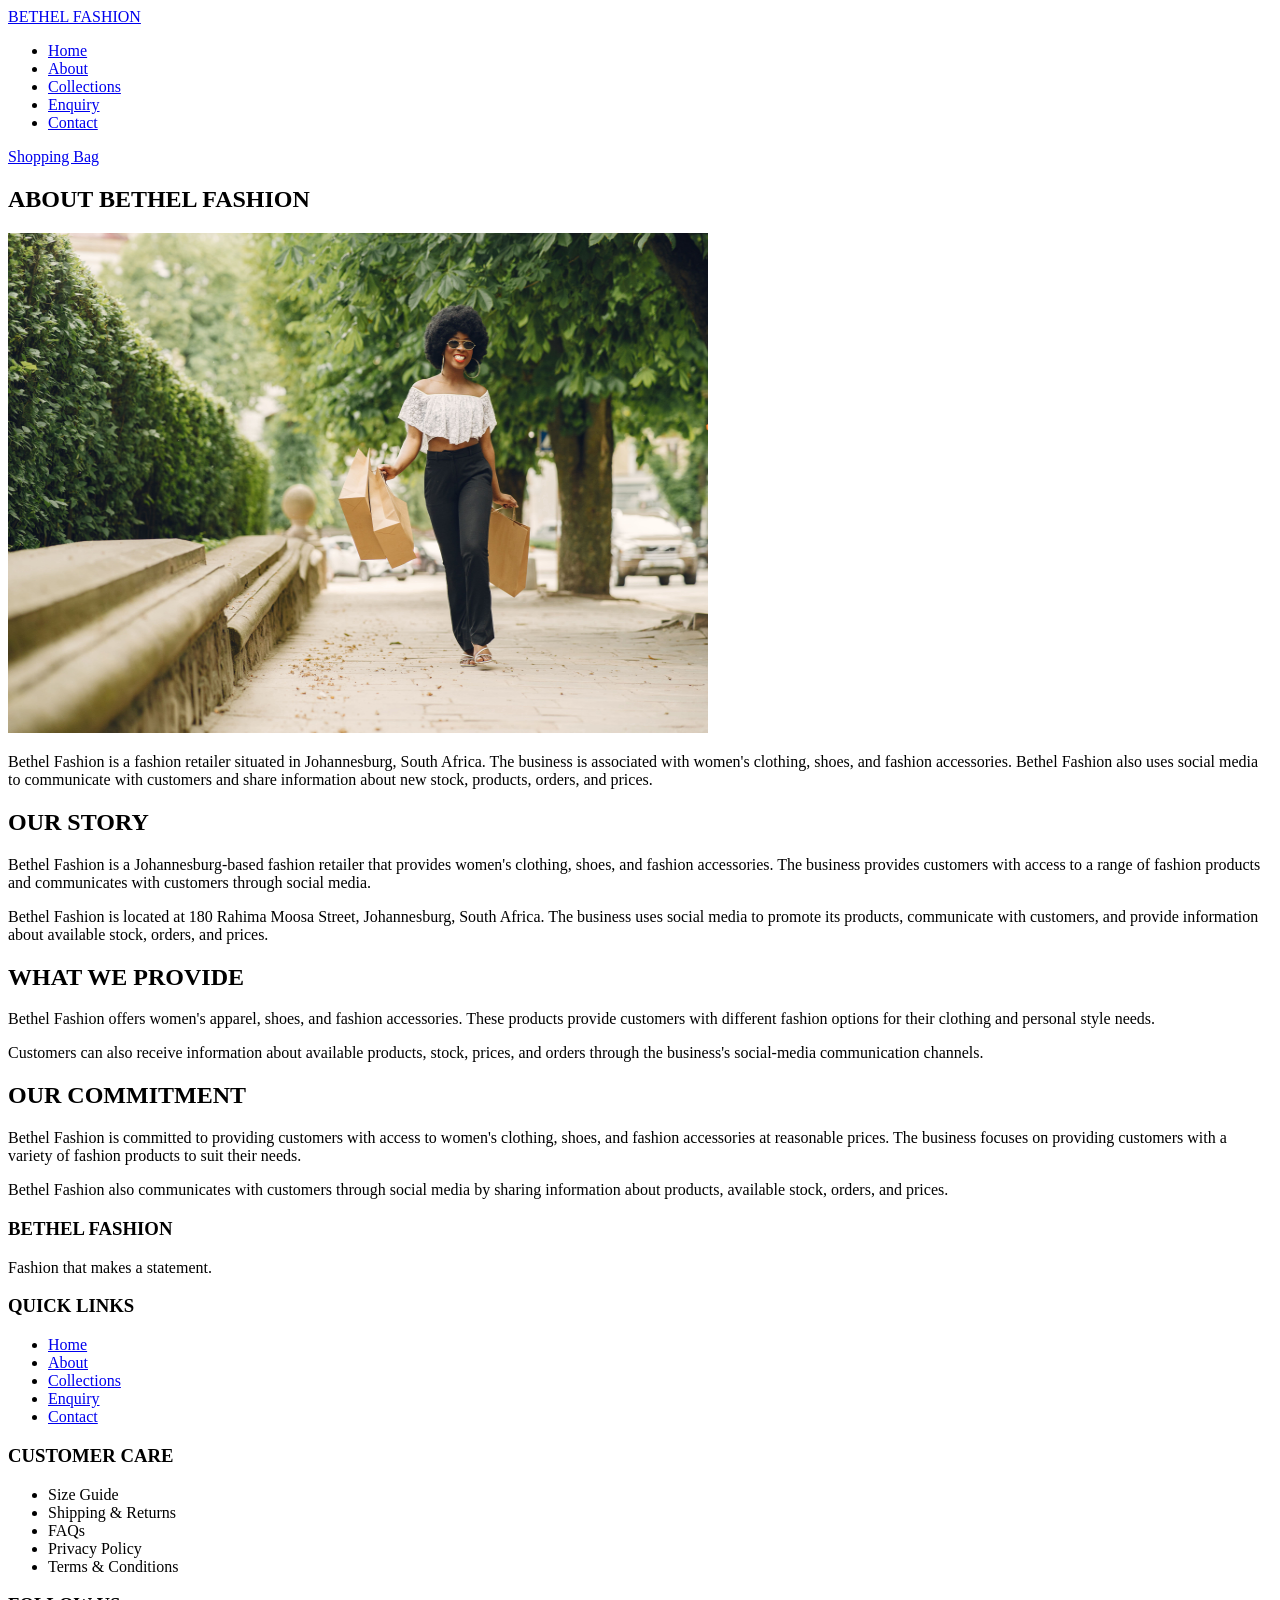
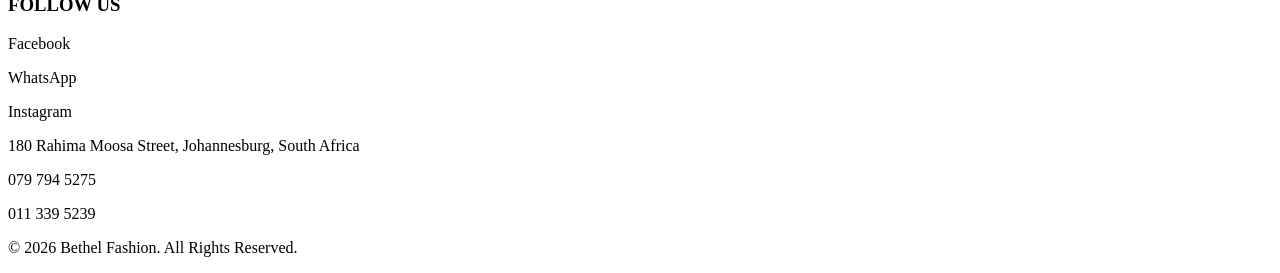
==== about.html @ 1eaf506f "Add Bethel Fashion website" ====
<!DOCTYPE html>
<html lang="en">
<head>
    <meta charset="UTF-8">
    <title>Bethel Fashion | About Us</title>
</head>
<body>

    <!-- Header and Navigation -->
    <header>
        <nav>
            <a href="index.html">BETHEL FASHION</a>

            <ul>
                <li><a href="index.html">Home</a></li>
                <li><a href="about.html">About</a></li>
                <li><a href="collections.html">Collections</a></li>
                <li><a href="enquiry.html">Enquiry</a></li>
                <li><a href="contact.html">Contact</a></li>
            </ul>

            <a href="#">Shopping Bag</a>
        </nav>
    </header>

    <!-- Main About Page Content -->
    <main>

<!-- About Bethel Fashion -->
        <section>
            <h1>ABOUT BETHEL FASHION</h1>

<img src="images/about-2.jpg"
     alt="Bethel Fashion clothing"
     width="700" height="500">

            <div>
         <p>
        Bethel Fashion is a fashion retailer situated in Johannesburg, South Africa.
        The business is associated with women's clothing, shoes, and fashion accessories.
        Bethel Fashion also uses social media to communicate with customers and share
        information about new stock, products, orders, and prices.
        </p>
    </div>
        </section>

        <!-- Our Story -->
    <section>
    <h2>OUR STORY</h2>

    <p>
        Bethel Fashion is a Johannesburg-based fashion retailer that provides
        women's clothing, shoes, and fashion accessories. The business provides
        customers with access to a range of fashion products and communicates
        with customers through social media.
    </p>

    <p>
        Bethel Fashion is located at 180 Rahima Moosa Street, Johannesburg,
        South Africa. The business uses social media to promote its products,
        communicate with customers, and provide information about available
        stock, orders, and prices.
    </p>
     </section>

     <!-- What We Provide -->
     <section>
    <h2>WHAT WE PROVIDE</h2>

    <p>
        Bethel Fashion offers women's apparel, shoes, and fashion accessories.
        These products provide customers with different fashion options for
        their clothing and personal style needs.
    </p>

    <p>
        Customers can also receive information about available products,
        stock, prices, and orders through the business's social-media
        communication channels.
    </p>
</section>

<!-- Our Commitment -->
     <section>
    <h2>OUR COMMITMENT</h2>

    <p>
        Bethel Fashion is committed to providing customers with access to
        women's clothing, shoes, and fashion accessories at reasonable prices.
        The business focuses on providing customers with a variety of fashion
        products to suit their needs.
    </p>

    <p>
        Bethel Fashion also communicates with customers through social media
        by sharing information about products, available stock, orders, and
        prices.
    </p>
</section>
    </main>

    <!-- Footer -->
    <footer>
        <section>
            <h3>BETHEL FASHION</h3>
            <p>Fashion that makes a statement.</p>
        </section>
        <section>
            <h3>QUICK LINKS</h3>
            <ul>
                <li><a href="index.html">Home</a></li>
                <li><a href="about.html">About</a></li>
                <li><a href="collections.html">Collections</a></li>
                <li><a href="enquiry.html">Enquiry</a></li>
                <li><a href="contact.html">Contact</a></li>
            </ul>
        </section>
        <section>
            <h3>CUSTOMER CARE</h3>
            <ul>
                <li>Size Guide</li>
                <li>Shipping &amp; Returns</li>
                <li>FAQs</li>
                <li>Privacy Policy</li>
                <li>Terms &amp; Conditions</li>
            </ul>
        </section>
        <section>
            <h3>FOLLOW US</h3>
            <p>Facebook</p>
            <p>WhatsApp</p>
            <p>Instagram</p>
            <p>180 Rahima Moosa Street, Johannesburg, South Africa</p>
            <p>079 794 5275</p>
            <p>011 339 5239</p>
        </section>
        <p>&copy; 2026 Bethel Fashion. All Rights Reserved.</p>
    </footer>

</body>

</html>
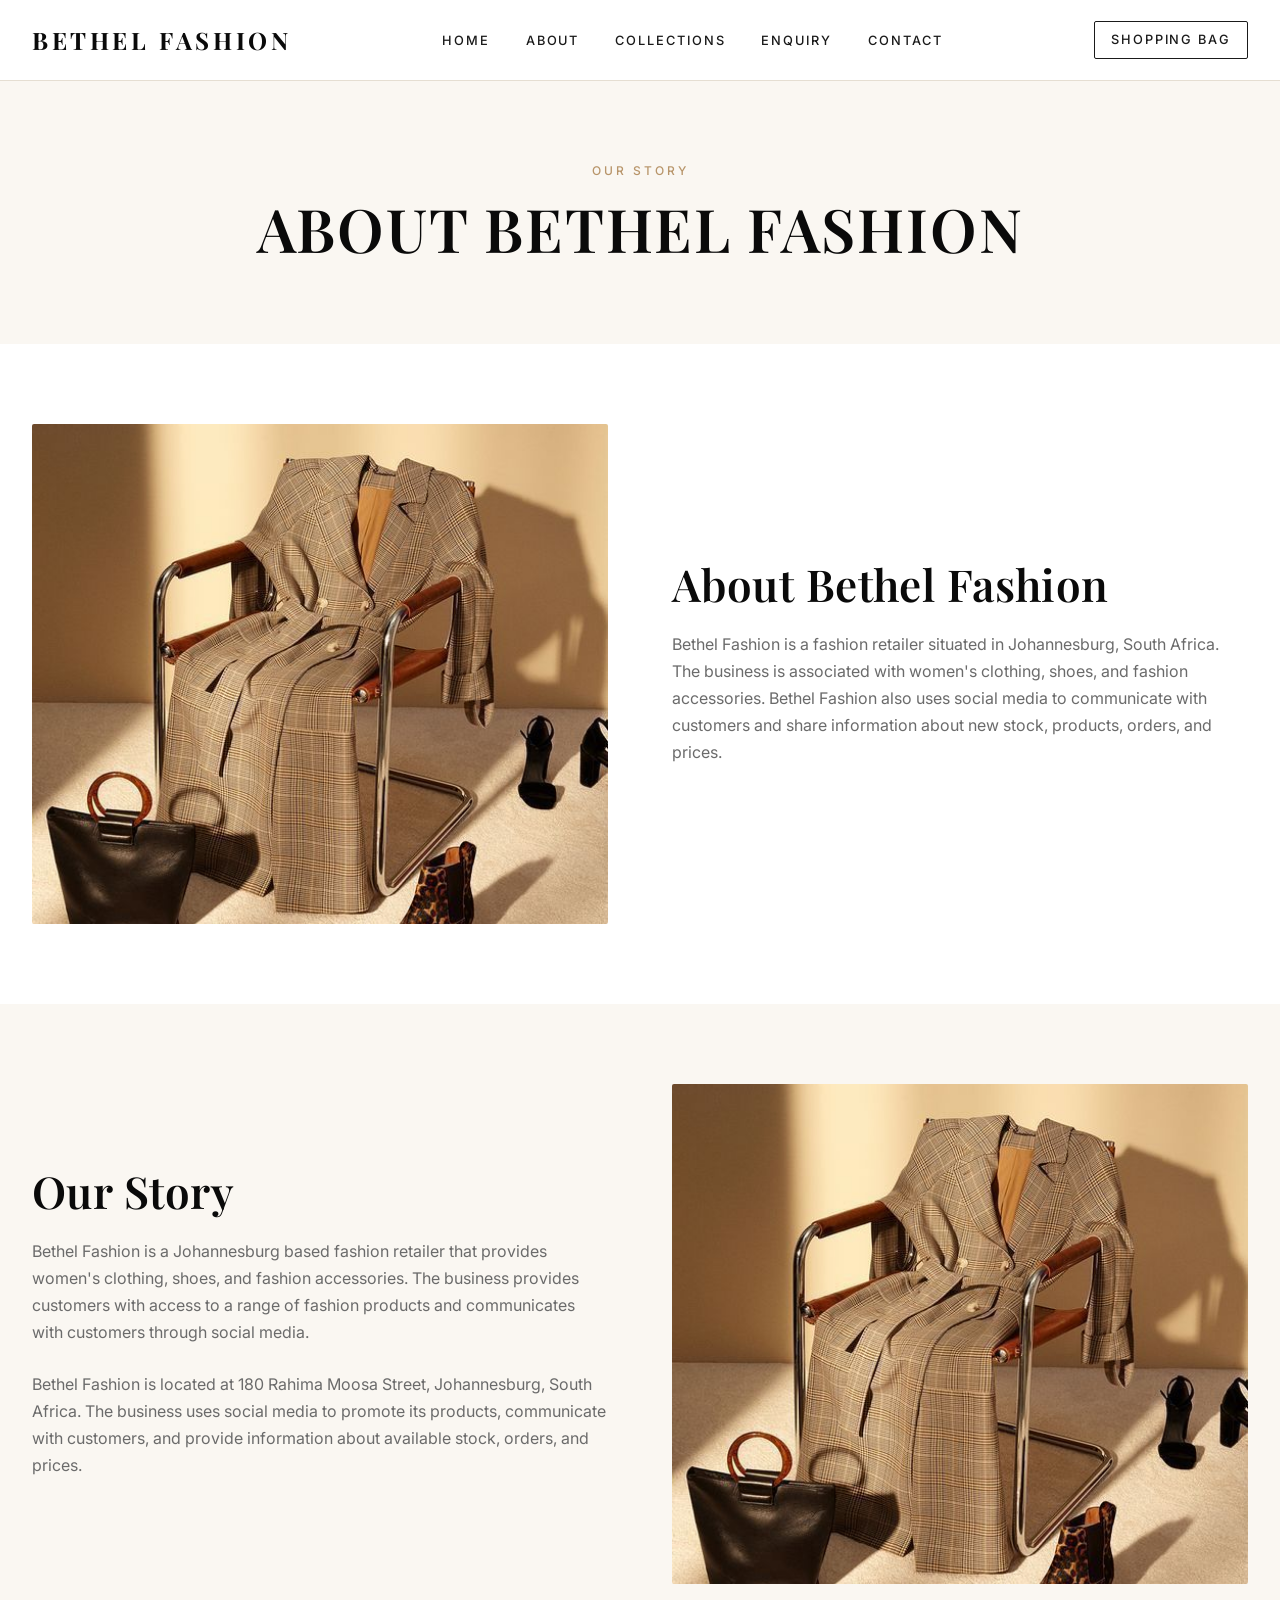
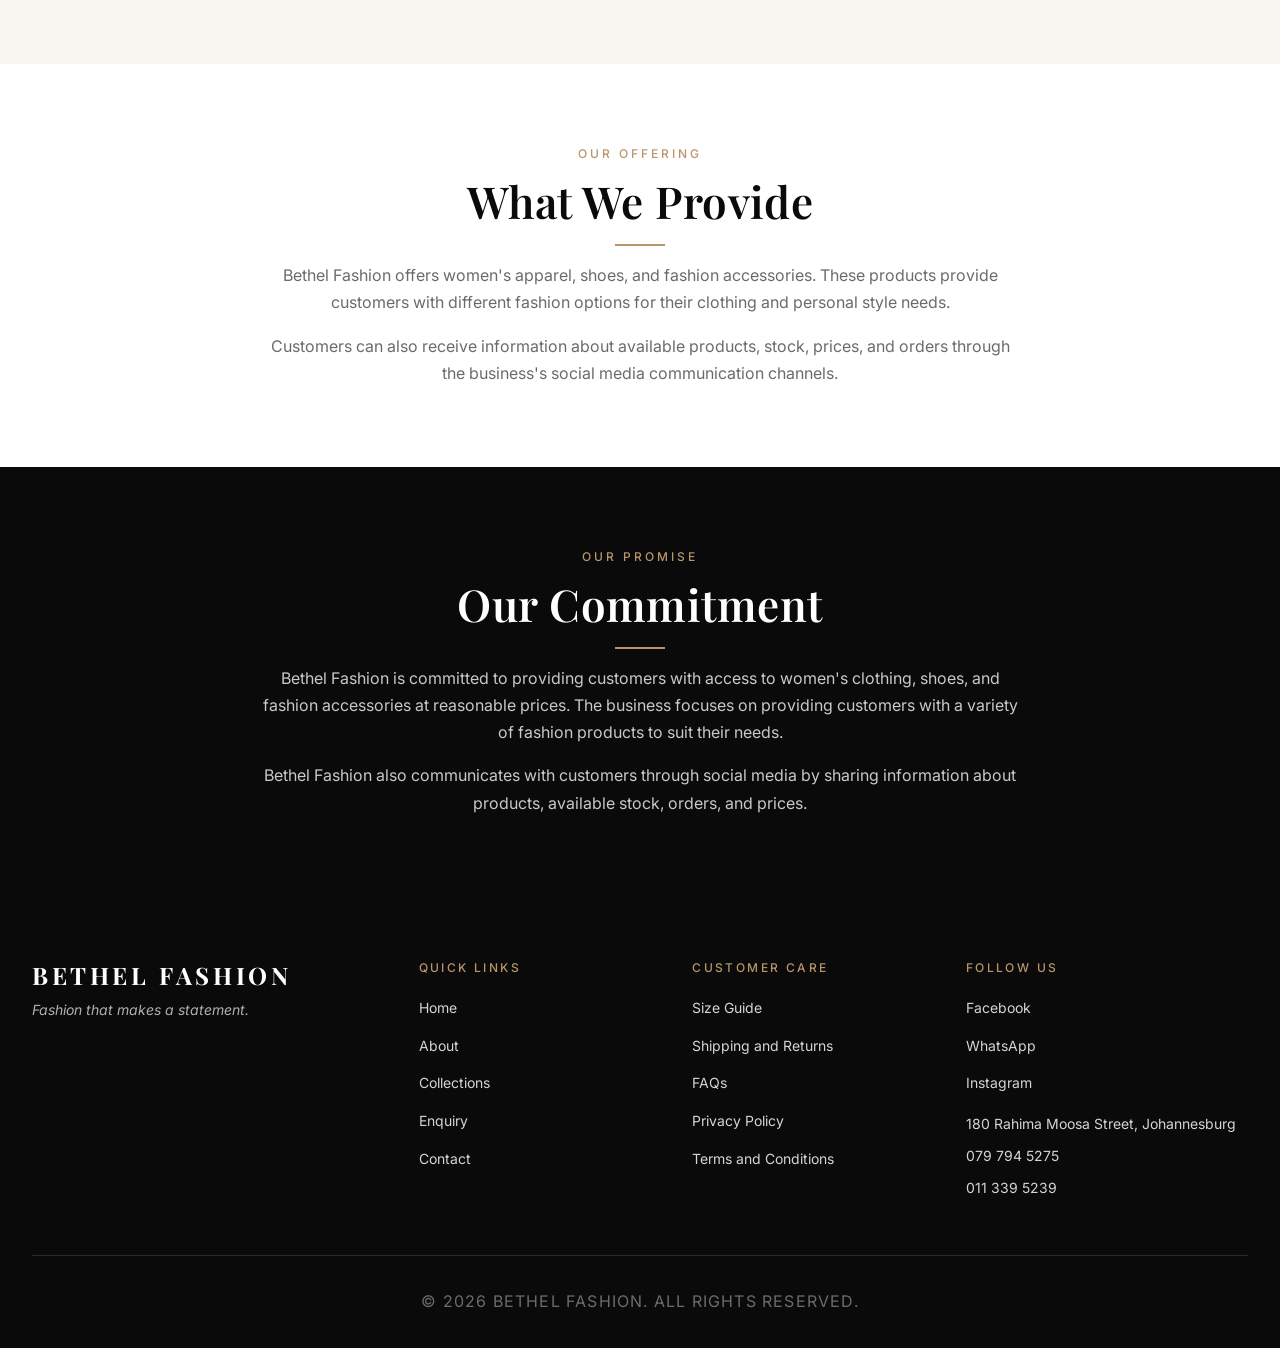
==== commit cfb2d655: "Add Bethel Fashion website" ====
--- a/about.html
+++ b/about.html
@@ -1,142 +1,180 @@
 <!DOCTYPE html>
 <html lang="en">
 <head>
-    <meta charset="UTF-8">
-    <title>Bethel Fashion | About Us</title>
+  <meta charset="UTF-8">
+  <meta name="viewport" content="width=device-width, initial-scale=1.0">
+  <title>Bethel Fashion | About Us</title>
+  <meta name="description" content="Learn about Bethel Fashion, a Johannesburg based fashion retailer offering women's clothing, shoes, and fashion accessories since its founding.">
+  <meta name="keywords" content="about Bethel Fashion, Johannesburg fashion retailer, women's clothing Johannesburg, fashion accessories South Africa">
+  <link rel="stylesheet" href="css/style.css">
 </head>
 <body>
 
-    <!-- Header and Navigation -->
-    <header>
-        <nav>
-            <a href="index.html">BETHEL FASHION</a>
+  <header class="site-header">
+    <div class="site-header__inner">
+      <a href="index.html" class="logo">Bethel Fashion</a>
 
-            <ul>
-                <li><a href="index.html">Home</a></li>
-                <li><a href="about.html">About</a></li>
-                <li><a href="collections.html">Collections</a></li>
-                <li><a href="enquiry.html">Enquiry</a></li>
-                <li><a href="contact.html">Contact</a></li>
-            </ul>
+      <nav class="main-nav" aria-label="Main navigation">
+        <ul class="nav-list">
+          <li><a href="index.html">Home</a></li>
+          <li><a href="about.html">About</a></li>
+          <li><a href="collections.html">Collections</a></li>
+          <li><a href="enquiry.html">Enquiry</a></li>
+          <li><a href="contact.html">Contact</a></li>
+        </ul>
+      </nav>
 
-            <a href="#">Shopping Bag</a>
-        </nav>
-    </header>
+      <a href="collections.html" class="shopping-bag">Shopping Bag</a>
+    </div>
+  </header>
 
-    <!-- Main About Page Content -->
-    <main>
+  <main>
 
-<!-- About Bethel Fashion -->
-        <section>
-            <h1>ABOUT BETHEL FASHION</h1>
+    <!-- PAGE INTRO -->
+    <section class="section section--cream">
+      <div class="container text-center">
+        <span class="section-label">Our Story</span>
+        <h1>About Bethel Fashion</h1>
+      </div>
+    </section>
 
-<img src="images/about-2.jpg"
-     alt="Bethel Fashion clothing"
-     width="700" height="500">
+    <!-- ABOUT -->
+    <section class="section">
+      <div class="container">
+        <div class="collection-inner">
+          <div class="collection-image-wrap">
+            <img src="images/about-2.jpg"
+                 alt="Bethel Fashion clothing collection"
+                 class="collection-image">
+          </div>
+          <div class="collection-content">
+            <h2>About Bethel Fashion</h2>
+            <p>
+              Bethel Fashion is a fashion retailer situated in Johannesburg, South Africa.
+              The business is associated with women's clothing, shoes, and fashion accessories.
+              Bethel Fashion also uses social media to communicate with customers and share
+              information about new stock, products, orders, and prices.
+            </p>
+          </div>
+        </div>
+      </div>
+    </section>
 
-            <div>
-         <p>
-        Bethel Fashion is a fashion retailer situated in Johannesburg, South Africa.
-        The business is associated with women's clothing, shoes, and fashion accessories.
-        Bethel Fashion also uses social media to communicate with customers and share
-        information about new stock, products, orders, and prices.
+    <!-- OUR STORY -->
+    <section class="section section--cream">
+      <div class="container">
+        <div class="collection-inner collection-inner--reverse">
+          <div class="collection-image-wrap">
+            <img src="images/about-2.jpg"
+                 alt="Bethel Fashion store"
+                 class="collection-image">
+          </div>
+          <div class="collection-content">
+            <h2>Our Story</h2>
+            <p>
+              Bethel Fashion is a Johannesburg based fashion retailer that provides
+              women's clothing, shoes, and fashion accessories. The business provides
+              customers with access to a range of fashion products and communicates
+              with customers through social media.
+            </p>
+            <p>
+              Bethel Fashion is located at 180 Rahima Moosa Street, Johannesburg,
+              South Africa. The business uses social media to promote its products,
+              communicate with customers, and provide information about available
+              stock, orders, and prices.
+            </p>
+          </div>
+        </div>
+      </div>
+    </section>
+
+    <!-- WHAT WE PROVIDE -->
+    <section class="section">
+      <div class="container text-center" style="max-width:760px;">
+        <span class="section-label">Our Offering</span>
+        <h2 class="section-title">What We Provide</h2>
+        <p>
+          Bethel Fashion offers women's apparel, shoes, and fashion accessories.
+          These products provide customers with different fashion options for
+          their clothing and personal style needs.
         </p>
+        <p>
+          Customers can also receive information about available products,
+          stock, prices, and orders through the business's social media
+          communication channels.
+        </p>
+      </div>
+    </section>
+
+    <!-- OUR COMMITMENT -->
+    <section class="section section--dark">
+      <div class="container text-center" style="max-width:760px;">
+        <span class="section-label">Our Promise</span>
+        <h2 class="section-title">Our Commitment</h2>
+        <p>
+          Bethel Fashion is committed to providing customers with access to
+          women's clothing, shoes, and fashion accessories at reasonable prices.
+          The business focuses on providing customers with a variety of fashion
+          products to suit their needs.
+        </p>
+        <p>
+          Bethel Fashion also communicates with customers through social media
+          by sharing information about products, available stock, orders, and
+          prices.
+        </p>
+      </div>
+    </section>
+
+  </main>
+
+  <footer class="site-footer">
+    <div class="footer-grid">
+
+      <div class="footer-brand">
+        <h2>Bethel Fashion</h2>
+        <p>Fashion that makes a statement.</p>
+      </div>
+
+      <div class="footer-col">
+        <h3>Quick Links</h3>
+        <ul>
+          <li><a href="index.html">Home</a></li>
+          <li><a href="about.html">About</a></li>
+          <li><a href="collections.html">Collections</a></li>
+          <li><a href="enquiry.html">Enquiry</a></li>
+          <li><a href="contact.html">Contact</a></li>
+        </ul>
+      </div>
+
+      <div class="footer-col">
+        <h3>Customer Care</h3>
+        <ul>
+          <li><a href="#">Size Guide</a></li>
+          <li><a href="#">Shipping and Returns</a></li>
+          <li><a href="#">FAQs</a></li>
+          <li><a href="#">Privacy Policy</a></li>
+          <li><a href="#">Terms and Conditions</a></li>
+        </ul>
+      </div>
+
+      <div class="footer-col">
+        <h3>Follow Us</h3>
+        <ul>
+          <li><a href="#">Facebook</a></li>
+          <li><a href="#">WhatsApp</a></li>
+          <li><a href="#">Instagram</a></li>
+        </ul>
+        <p style="margin-top:1rem;">180 Rahima Moosa Street, Johannesburg</p>
+        <p>079 794 5275</p>
+        <p>011 339 5239</p>
+      </div>
+
     </div>
-        </section>
 
-        <!-- Our Story -->
-    <section>
-    <h2>OUR STORY</h2>
-
-    <p>
-        Bethel Fashion is a Johannesburg-based fashion retailer that provides
-        women's clothing, shoes, and fashion accessories. The business provides
-        customers with access to a range of fashion products and communicates
-        with customers through social media.
-    </p>
-
-    <p>
-        Bethel Fashion is located at 180 Rahima Moosa Street, Johannesburg,
-        South Africa. The business uses social media to promote its products,
-        communicate with customers, and provide information about available
-        stock, orders, and prices.
-    </p>
-     </section>
-
-     <!-- What We Provide -->
-     <section>
-    <h2>WHAT WE PROVIDE</h2>
-
-    <p>
-        Bethel Fashion offers women's apparel, shoes, and fashion accessories.
-        These products provide customers with different fashion options for
-        their clothing and personal style needs.
-    </p>
-
-    <p>
-        Customers can also receive information about available products,
-        stock, prices, and orders through the business's social-media
-        communication channels.
-    </p>
-</section>
-
-<!-- Our Commitment -->
-     <section>
-    <h2>OUR COMMITMENT</h2>
-
-    <p>
-        Bethel Fashion is committed to providing customers with access to
-        women's clothing, shoes, and fashion accessories at reasonable prices.
-        The business focuses on providing customers with a variety of fashion
-        products to suit their needs.
-    </p>
-
-    <p>
-        Bethel Fashion also communicates with customers through social media
-        by sharing information about products, available stock, orders, and
-        prices.
-    </p>
-</section>
-    </main>
-
-    <!-- Footer -->
-    <footer>
-        <section>
-            <h3>BETHEL FASHION</h3>
-            <p>Fashion that makes a statement.</p>
-        </section>
-        <section>
-            <h3>QUICK LINKS</h3>
-            <ul>
-                <li><a href="index.html">Home</a></li>
-                <li><a href="about.html">About</a></li>
-                <li><a href="collections.html">Collections</a></li>
-                <li><a href="enquiry.html">Enquiry</a></li>
-                <li><a href="contact.html">Contact</a></li>
-            </ul>
-        </section>
-        <section>
-            <h3>CUSTOMER CARE</h3>
-            <ul>
-                <li>Size Guide</li>
-                <li>Shipping &amp; Returns</li>
-                <li>FAQs</li>
-                <li>Privacy Policy</li>
-                <li>Terms &amp; Conditions</li>
-            </ul>
-        </section>
-        <section>
-            <h3>FOLLOW US</h3>
-            <p>Facebook</p>
-            <p>WhatsApp</p>
-            <p>Instagram</p>
-            <p>180 Rahima Moosa Street, Johannesburg, South Africa</p>
-            <p>079 794 5275</p>
-            <p>011 339 5239</p>
-        </section>
-        <p>&copy; 2026 Bethel Fashion. All Rights Reserved.</p>
-    </footer>
+    <div class="footer-bottom">
+      <p>&copy; 2026 Bethel Fashion. All Rights Reserved.</p>
+    </div>
+  </footer>
 
 </body>
-
 </html>
--- a/css/style.css
+++ b/css/style.css
@@ -0,0 +1,897 @@
+
+
+@import url('https://fonts.googleapis.com/css2?family=Playfair+Display:wght@500;600;700&family=Inter:wght@300;400;500;600&display=swap');
+
+*,
+*::before,
+*::after {
+  box-sizing: border-box;
+  margin: 0;
+  padding: 0;
+}
+
+html {
+  scroll-behavior: smooth;
+  font-size: 100%;
+}
+
+body {
+  min-height: 100vh;
+  line-height: 1.6;
+  -webkit-font-smoothing: antialiased;
+  text-rendering: optimizeLegibility;
+}
+
+ul,
+ol {
+  list-style: none;
+}
+
+a {
+  text-decoration: none;
+  color: inherit;
+}
+
+img,
+picture,
+video {
+  display: block;
+  max-width: 100%;
+  height: auto;
+}
+
+button,
+input,
+select,
+textarea {
+  font: inherit;
+  color: inherit;
+}
+
+
+/* CSS VARIABLES
+   Colour palette: black, white, cream, muted gold.
+   */
+:root {
+  /* Colours */
+  --clr-black:        #0a0a0a;
+  --clr-near-black:   #1a1a1a;
+  --clr-white:        #ffffff;
+  --clr-cream:        #f5efe6;
+  --clr-cream-light:  #faf7f2;
+  --clr-gold:         #b8956a;
+  --clr-gold-dark:    #9a7a4f;
+  --clr-text:         #1a1a1a;
+  --clr-text-muted:   #6b6b6b;
+  --clr-border:       #e5ded2;
+
+  /* Typography */
+  --font-display:     'Playfair Display', Georgia, serif;
+  --font-body:        'Inter', Helvetica, Arial, sans-serif;
+
+  /* Layout */
+  --max-width:        1280px;
+  --nav-height:       80px;
+  --radius:           2px;
+  --transition:       0.3s ease;
+}
+
+
+/*  BASE TYPOGRAPHY
+   Serif headings, sans serif body text.
+    */
+body {
+  background-color: var(--clr-white);
+  color: var(--clr-text);
+  font-family: var(--font-body);
+  font-size: 1rem;
+  font-weight: 400;
+}
+
+h1,
+h2,
+h3,
+h4,
+h5,
+h6 {
+  font-family: var(--font-display);
+  font-weight: 600;
+  line-height: 1.2;
+  color: var(--clr-black);
+  letter-spacing: 0.01em;
+}
+
+h1 {
+  font-size: clamp(2.25rem, 5vw, 3.75rem);
+  letter-spacing: 0.03em;
+  text-transform: uppercase;
+}
+
+h2 {
+  font-size: clamp(1.75rem, 4vw, 2.75rem);
+}
+
+h3 {
+  font-size: clamp(1.25rem, 2.5vw, 1.5rem);
+}
+
+h4 {
+  font-size: 1.125rem;
+}
+
+p {
+  color: var(--clr-text-muted);
+  font-size: 1rem;
+  line-height: 1.7;
+  margin-bottom: 1rem;
+}
+
+p:last-child {
+  margin-bottom: 0;
+}
+
+strong {
+  color: var(--clr-black);
+  font-weight: 600;
+}
+
+
+/* LAYOUT UTILITIES
+    */
+main {
+  display: block;
+}
+
+.section {
+  padding: 5rem 2rem;
+}
+
+.section--cream {
+  background-color: var(--clr-cream-light);
+}
+
+.section--dark {
+  background-color: var(--clr-black);
+  color: var(--clr-white);
+}
+
+.section--dark h1,
+.section--dark h2,
+.section--dark h3 {
+  color: var(--clr-white);
+}
+
+.section--dark p {
+  color: #c9c9c9;
+}
+
+.container {
+  max-width: var(--max-width);
+  margin: 0 auto;
+  width: 100%;
+}
+
+.section-label {
+  display: block;
+  font-family: var(--font-body);
+  font-size: 0.75rem;
+  font-weight: 500;
+  letter-spacing: 0.25em;
+  text-transform: uppercase;
+  color: var(--clr-gold);
+  margin-bottom: 0.75rem;
+}
+
+.section-title {
+  font-family: var(--font-display);
+  text-align: center;
+  margin-bottom: 1rem;
+}
+
+.section-title::after {
+  content: '';
+  display: block;
+  width: 50px;
+  height: 2px;
+  background-color: var(--clr-gold);
+  margin: 1rem auto 0;
+}
+
+.section-intro {
+  max-width: 620px;
+  margin: 0 auto 3rem;
+  text-align: center;
+}
+
+
+/*  HEADER AND NAVIGATION
+    */
+.site-header {
+  position: sticky;
+  top: 0;
+  width: 100%;
+  background-color: var(--clr-white);
+  border-bottom: 1px solid var(--clr-border);
+  z-index: 100;
+}
+
+.site-header__inner {
+  max-width: var(--max-width);
+  margin: 0 auto;
+  padding: 0 2rem;
+  display: flex;
+  align-items: center;
+  justify-content: space-between;
+  height: var(--nav-height);
+}
+
+.logo {
+  font-family: var(--font-display);
+  font-size: 1.5rem;
+  font-weight: 700;
+  letter-spacing: 0.15em;
+  color: var(--clr-black);
+  text-transform: uppercase;
+}
+
+.logo:hover,
+.logo:focus {
+  color: var(--clr-gold-dark);
+}
+
+.main-nav {
+  flex: 1;
+  display: flex;
+  justify-content: center;
+}
+
+.nav-list {
+  display: flex;
+  align-items: center;
+  gap: 2.25rem;
+}
+
+.nav-list a {
+  font-family: var(--font-body);
+  font-size: 0.8rem;
+  font-weight: 500;
+  letter-spacing: 0.15em;
+  text-transform: uppercase;
+  color: var(--clr-near-black);
+  position: relative;
+  padding-bottom: 4px;
+  transition: color var(--transition);
+}
+
+.nav-list a::after {
+  content: '';
+  position: absolute;
+  bottom: 0;
+  left: 0;
+  width: 0;
+  height: 1px;
+  background-color: var(--clr-gold);
+  transition: width var(--transition);
+}
+
+.nav-list a:hover,
+.nav-list a:focus {
+  color: var(--clr-gold-dark);
+}
+
+.nav-list a:hover::after,
+.nav-list a:focus::after {
+  width: 100%;
+}
+
+.shopping-bag {
+  font-family: var(--font-body);
+  font-size: 0.8rem;
+  font-weight: 500;
+  letter-spacing: 0.15em;
+  text-transform: uppercase;
+  color: var(--clr-near-black);
+  padding: 0.5rem 1rem;
+  border: 1px solid var(--clr-near-black);
+  border-radius: var(--radius);
+  transition: background-color var(--transition), color var(--transition);
+}
+
+.shopping-bag:hover,
+.shopping-bag:focus {
+  background-color: var(--clr-black);
+  color: var(--clr-white);
+}
+
+    
+.hero {
+  display: grid;
+  grid-template-columns: 1fr 1fr;
+  align-items: center;
+  gap: 4rem;
+  padding: 5rem 2rem;
+  max-width: var(--max-width);
+  margin: 0 auto;
+  min-height: calc(100vh - var(--nav-height));
+}
+
+.hero__image {
+  width: 100%;
+  height: 600px;
+  object-fit: cover;
+  border-radius: var(--radius);
+}
+
+.hero__content {
+  padding: 1rem 0;
+}
+
+.hero__title {
+  font-family: var(--font-display);
+  font-size: clamp(2.5rem, 6vw, 4.5rem);
+  font-weight: 700;
+  letter-spacing: 0.05em;
+  line-height: 1.05;
+  color: var(--clr-black);
+  margin-bottom: 1rem;
+}
+
+.hero__subtitle {
+  font-family: var(--font-display);
+  font-size: clamp(1.25rem, 2.5vw, 1.75rem);
+  font-weight: 500;
+  font-style: italic;
+  color: var(--clr-gold-dark);
+  margin-bottom: 1.5rem;
+}
+
+.hero__text {
+  font-size: 1.0625rem;
+  line-height: 1.75;
+  color: var(--clr-text-muted);
+  margin-bottom: 2rem;
+  max-width: 500px;
+}
+   
+.btn {
+  display: inline-block;
+  font-family: var(--font-body);
+  font-size: 0.8rem;
+  font-weight: 500;
+  letter-spacing: 0.2em;
+  text-transform: uppercase;
+  padding: 1rem 2.25rem;
+  border: 1px solid var(--clr-black);
+  background-color: var(--clr-black);
+  color: var(--clr-white);
+  border-radius: var(--radius);
+  cursor: pointer;
+  transition: all var(--transition);
+}
+
+.btn:hover,
+.btn:focus {
+  background-color: var(--clr-gold-dark);
+  border-color: var(--clr-gold-dark);
+  color: var(--clr-white);
+}
+
+.btn--outline {
+  background-color: transparent;
+  color: var(--clr-black);
+}
+
+.btn--outline:hover,
+.btn--outline:focus {
+  background-color: var(--clr-black);
+  color: var(--clr-white);
+}
+
+.btn--light {
+  background-color: var(--clr-white);
+  color: var(--clr-black);
+  border-color: var(--clr-white);
+}
+
+.btn--light:hover,
+.btn--light:focus {
+  background-color: var(--clr-gold);
+  border-color: var(--clr-gold);
+  color: var(--clr-white);
+}
+
+.card-grid {
+  display: grid;
+  grid-template-columns: repeat(auto-fit, minmax(260px, 1fr));
+  gap: 2rem;
+  margin-top: 3rem;
+}
+
+.card {
+  background-color: var(--clr-white);
+  border: 1px solid var(--clr-border);
+  border-radius: var(--radius);
+  overflow: hidden;
+  transition: transform var(--transition), box-shadow var(--transition);
+  display: flex;
+  flex-direction: column;
+}
+
+.card:hover {
+  transform: translateY(-4px);
+  box-shadow: 0 20px 40px rgba(0, 0, 0, 0.08);
+}
+
+.card__image {
+  width: 100%;
+  height: 340px;
+  object-fit: cover;
+  transition: transform var(--transition);
+}
+
+.card:hover .card__image {
+  transform: scale(1.03);
+}
+
+.card__body {
+  padding: 1.75rem 1.5rem;
+  display: flex;
+  flex-direction: column;
+  flex: 1;
+}
+
+.card__title {
+  font-family: var(--font-display);
+  font-size: 1.25rem;
+  margin-bottom: 0.75rem;
+}
+
+.card__text {
+  font-size: 0.9375rem;
+  color: var(--clr-text-muted);
+  margin-bottom: 1.25rem;
+  flex: 1;
+}
+
+.card__link {
+  font-family: var(--font-body);
+  font-size: 0.75rem;
+  font-weight: 500;
+  letter-spacing: 0.2em;
+  text-transform: uppercase;
+  color: var(--clr-gold-dark);
+  border-bottom: 1px solid var(--clr-gold-dark);
+  padding-bottom: 2px;
+  align-self: flex-start;
+  transition: color var(--transition), border-color var(--transition);
+}
+
+.card__link:hover,
+.card__link:focus {
+  color: var(--clr-black);
+  border-color: var(--clr-black);
+}
+
+.collections-hero {
+  text-align: center;
+  padding: 5rem 2rem 3rem;
+}
+
+.collections-hero p {
+  max-width: 640px;
+  margin: 1rem auto 0;
+}
+
+.collections-nav {
+  display: flex;
+  justify-content: center;
+  flex-wrap: wrap;
+  gap: 1rem;
+  margin: 0 auto 3rem;
+  padding: 0 2rem;
+}
+
+.collections-nav a {
+  font-family: var(--font-body);
+  font-size: 0.8rem;
+  font-weight: 500;
+  letter-spacing: 0.15em;
+  text-transform: uppercase;
+  padding: 0.75rem 1.5rem;
+  border: 1px solid var(--clr-border);
+  border-radius: var(--radius);
+  color: var(--clr-text);
+  transition: all var(--transition);
+}
+
+.collections-nav a:hover,
+.collections-nav a:focus {
+  background-color: var(--clr-black);
+  border-color: var(--clr-black);
+  color: var(--clr-white);
+}
+
+.collection-section {
+  padding: 4rem 2rem;
+  border-top: 1px solid var(--clr-border);
+}
+
+.collection-section:first-of-type {
+  border-top: none;
+}
+
+.collection-inner {
+  max-width: var(--max-width);
+  margin: 0 auto;
+  display: grid;
+  grid-template-columns: 1fr 1fr;
+  gap: 4rem;
+  align-items: center;
+}
+
+.collection-inner--reverse .collection-image-wrap {
+  order: 2;
+}
+
+.collection-image-wrap {
+  overflow: hidden;
+  border-radius: var(--radius);
+}
+
+.collection-image {
+  width: 100%;
+  height: 500px;
+  object-fit: cover;
+}
+
+.collection-content h2 {
+  margin-bottom: 1.25rem;
+}
+
+.collection-content p {
+  margin-bottom: 1.5rem;
+}
+
+.form-wrap {
+  max-width: 720px;
+  margin: 0 auto;
+  background-color: var(--clr-white);
+  border: 1px solid var(--clr-border);
+  border-radius: var(--radius);
+  padding: 3rem 2.5rem;
+}
+
+.form-group {
+  margin-bottom: 1.5rem;
+}
+
+.form-group label {
+  display: block;
+  font-family: var(--font-body);
+  font-size: 0.75rem;
+  font-weight: 500;
+  letter-spacing: 0.15em;
+  text-transform: uppercase;
+  color: var(--clr-black);
+  margin-bottom: 0.5rem;
+}
+
+.form-group input,
+.form-group select,
+.form-group textarea {
+  width: 100%;
+  padding: 0.875rem 1rem;
+  border: 1px solid var(--clr-border);
+  background-color: var(--clr-cream-light);
+  font-family: var(--font-body);
+  font-size: 0.9375rem;
+  color: var(--clr-text);
+  border-radius: var(--radius);
+  transition: border-color var(--transition), background-color var(--transition);
+}
+
+.form-group input:focus,
+.form-group select:focus,
+.form-group textarea:focus {
+  outline: none;
+  border-color: var(--clr-gold);
+  background-color: var(--clr-white);
+}
+
+.form-group textarea {
+  resize: vertical;
+  min-height: 140px;
+}
+
+.form-submit {
+  width: 100%;
+  margin-top: 1rem;
+}
+
+.contact-grid {
+  display: grid;
+  grid-template-columns: 1fr 1fr;
+  gap: 4rem;
+  max-width: var(--max-width);
+  margin: 0 auto;
+  align-items: start;
+}
+
+.contact-info-block {
+  margin-bottom: 2rem;
+}
+
+.contact-info-block h3 {
+  font-size: 0.875rem;
+  font-family: var(--font-body);
+  font-weight: 500;
+  letter-spacing: 0.2em;
+  text-transform: uppercase;
+  color: var(--clr-gold-dark);
+  margin-bottom: 0.5rem;
+}
+
+.contact-info-block p {
+  margin-bottom: 0.25rem;
+}
+
+.contact-info-block a {
+  color: var(--clr-text);
+  border-bottom: 1px solid var(--clr-border);
+  transition: border-color var(--transition);
+}
+
+.contact-info-block a:hover,
+.contact-info-block a:focus {
+  border-color: var(--clr-gold);
+}
+
+.map-wrap {
+  margin-top: 2rem;
+  border-radius: var(--radius);
+  overflow: hidden;
+  border: 1px solid var(--clr-border);
+}
+
+.map-wrap iframe {
+  width: 100%;
+  height: 350px;
+  border: 0;
+  display: block;
+}
+
+.location-block {
+  margin-bottom: 2.5rem;
+}
+
+.location-block h4 {
+  font-family: var(--font-display);
+  font-size: 1.125rem;
+  margin-bottom: 0.5rem;
+}
+
+.location-block p {
+  font-size: 0.9375rem;
+  margin-bottom: 1rem;
+}
+
+.site-footer {
+  background-color: var(--clr-black);
+  color: var(--clr-white);
+  padding: 4rem 2rem 2rem;
+}
+
+.footer-grid {
+  max-width: var(--max-width);
+  margin: 0 auto;
+  display: grid;
+  grid-template-columns: 1.5fr 1fr 1fr 1.25fr;
+  gap: 3rem;
+  margin-bottom: 3rem;
+}
+
+.footer-brand h2 {
+  font-family: var(--font-display);
+  font-size: 1.5rem;
+  font-weight: 700;
+  letter-spacing: 0.15em;
+  color: var(--clr-white);
+  text-transform: uppercase;
+  margin-bottom: 0.5rem;
+}
+
+.footer-brand p {
+  color: #b0b0b0;
+  font-size: 0.875rem;
+  font-style: italic;
+}
+
+.footer-col h3,
+.footer-col h4 {
+  font-family: var(--font-body);
+  font-size: 0.75rem;
+  font-weight: 500;
+  letter-spacing: 0.2em;
+  text-transform: uppercase;
+  color: var(--clr-gold);
+  margin-bottom: 1.25rem;
+}
+
+.footer-col ul {
+  display: flex;
+  flex-direction: column;
+  gap: 0.75rem;
+}
+
+.footer-col a {
+  color: #d5d5d5;
+  font-size: 0.875rem;
+  transition: color var(--transition);
+}
+
+.footer-col a:hover,
+.footer-col a:focus {
+  color: var(--clr-gold);
+}
+
+.footer-col p {
+  color: #d5d5d5;
+  font-size: 0.875rem;
+  margin-bottom: 0.5rem;
+}
+
+.footer-bottom {
+  max-width: var(--max-width);
+  margin: 0 auto;
+  padding-top: 2rem;
+  border-top: 1px solid #2a2a2a;
+  text-align: center;
+  font-size: 0.75rem;
+  letter-spacing: 0.1em;
+  text-transform: uppercase;
+  color: #888;
+}
+
+
+/*  RESPONSIVE DESIGN
+   Breakpoints: 900px (tablet), 600px (mobile).
+    */
+
+/* TABLET: 900px and below */
+@media (max-width: 900px) {
+  .site-header__inner {
+    flex-wrap: wrap;
+    height: auto;
+    padding: 1rem 1.25rem;
+    gap: 1rem;
+  }
+
+  .logo {
+    font-size: 1.25rem;
+  }
+
+  .main-nav {
+    order: 3;
+    width: 100%;
+    overflow-x: auto;
+    padding-bottom: 0.5rem;
+  }
+
+  .nav-list {
+    gap: 1.25rem;
+    white-space: nowrap;
+  }
+
+  .nav-list a {
+    font-size: 0.75rem;
+  }
+
+  .shopping-bag {
+    font-size: 0.7rem;
+    padding: 0.4rem 0.75rem;
+  }
+
+  .hero {
+    grid-template-columns: 1fr;
+    gap: 2.5rem;
+    padding: 3rem 1.5rem;
+    min-height: auto;
+  }
+
+  .hero__image {
+    height: 400px;
+  }
+
+  .section {
+    padding: 4rem 1.5rem;
+  }
+
+  .card-grid {
+    grid-template-columns: repeat(2, 1fr);
+    gap: 1.5rem;
+  }
+
+  .collection-inner,
+  .collection-inner--reverse {
+    grid-template-columns: 1fr;
+    gap: 2rem;
+  }
+
+  .collection-inner--reverse .collection-image-wrap {
+    order: 0;
+  }
+
+  .collection-image {
+    height: 350px;
+  }
+
+  .contact-grid {
+    grid-template-columns: 1fr;
+    gap: 3rem;
+  }
+
+  .footer-grid {
+    grid-template-columns: 1fr 1fr;
+    gap: 2rem;
+  }
+}
+
+/* MOBILE: 600px and below */
+@media (max-width: 600px) {
+  .hero__title {
+    font-size: 2rem;
+  }
+
+  .hero__subtitle {
+    font-size: 1rem;
+  }
+
+  .hero__image {
+    height: 320px;
+  }
+
+  .section {
+    padding: 3rem 1.25rem;
+  }
+
+  .card-grid {
+    grid-template-columns: 1fr;
+    gap: 1.5rem;
+  }
+
+  .card__image {
+    height: 280px;
+  }
+
+  .form-wrap {
+    padding: 2rem 1.25rem;
+  }
+
+  .footer-grid {
+    grid-template-columns: 1fr;
+    gap: 2rem;
+  }
+
+  .collections-nav {
+    gap: 0.5rem;
+  }
+
+  .collections-nav a {
+    font-size: 0.7rem;
+    padding: 0.5rem 1rem;
+  }
+
+  .map-wrap iframe {
+    height: 260px;
+  }
+}
+
+
+/*  UTILITY CLASSES  */
+.text-center { text-align: center; }
+.mt-1 { margin-top: 0.5rem; }
+.mt-2 { margin-top: 1rem; }
+.mt-3 { margin-top: 1.5rem; }
+.mb-1 { margin-bottom: 0.5rem; }
+.mb-2 { margin-bottom: 1rem; }
+.mb-3 { margin-bottom: 1.5rem; }
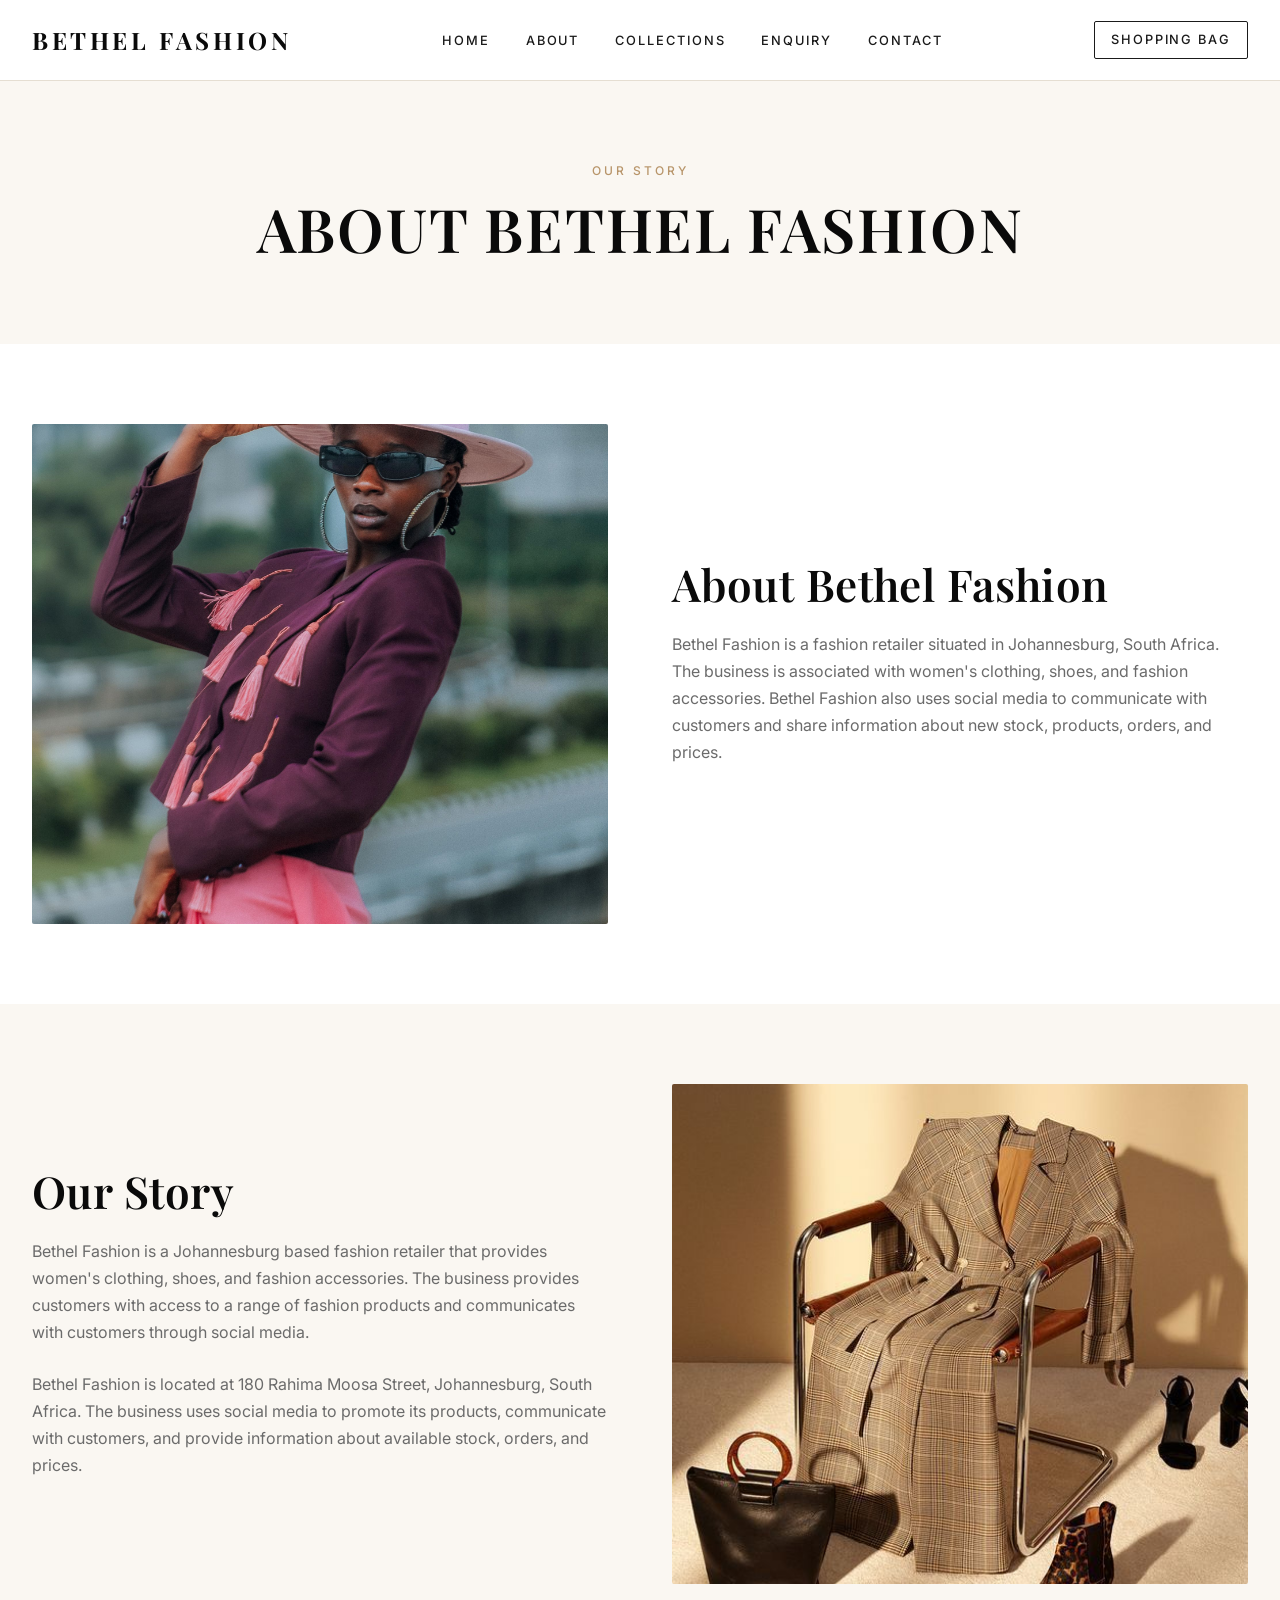
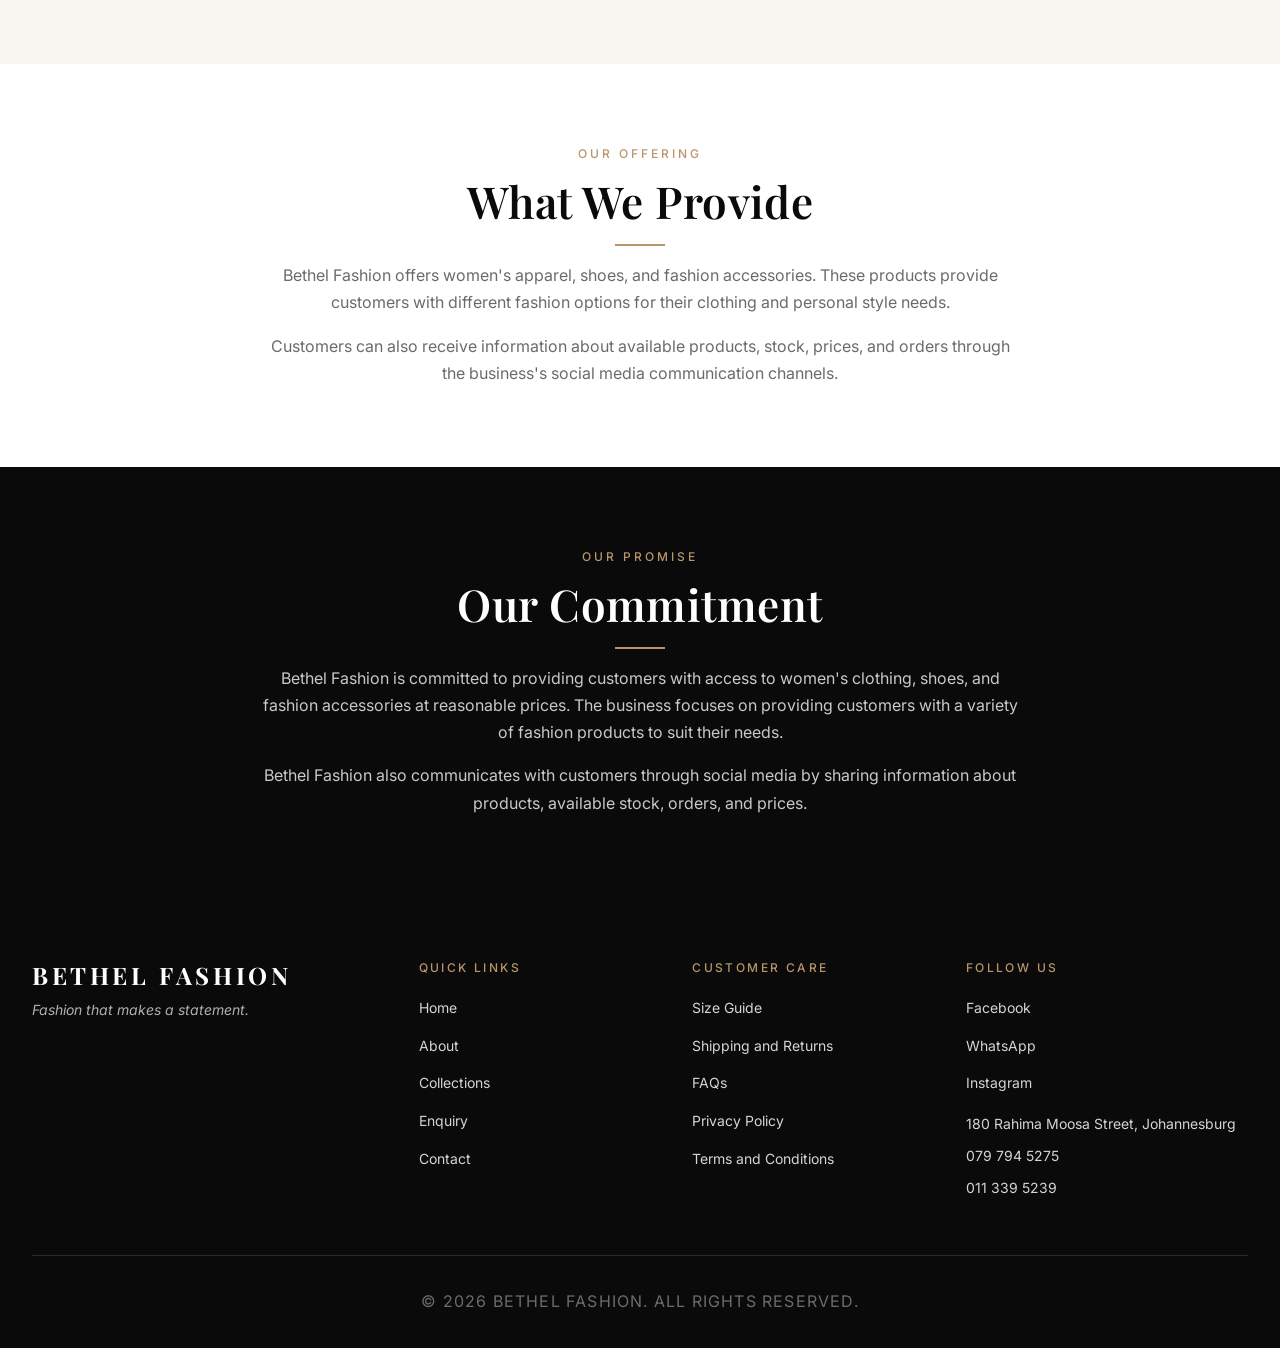
==== commit f10d0eeb: "Update About page images and accessibility descriptions" ====
--- a/about.html
+++ b/about.html
@@ -3,8 +3,8 @@
 <head>
   <meta charset="UTF-8">
   <meta name="viewport" content="width=device-width, initial-scale=1.0">
-  <title>Bethel Fashion | About Us</title>
-  <meta name="description" content="Learn about Bethel Fashion, a Johannesburg based fashion retailer offering women's clothing, shoes, and fashion accessories since its founding.">
+<title>About Bethel Fashion | Johannesburg Fashion Boutique</title>
+<meta name="description" content="Discover the story of Bethel Fashion, a Johannesburg-based fashion boutique offering women's clothing, shoes and stylish accessories.">
   <meta name="keywords" content="about Bethel Fashion, Johannesburg fashion retailer, women's clothing Johannesburg, fashion accessories South Africa">
   <link rel="stylesheet" href="css/style.css">
 </head>
@@ -43,9 +43,10 @@
       <div class="container">
         <div class="collection-inner">
           <div class="collection-image-wrap">
-            <img src="images/about-2.jpg"
-                 alt="Bethel Fashion clothing collection"
-                 class="collection-image">
+            <img src="images/about-1.jpg"
+     alt="Fashion model showcasing Bethel Fashion style"
+     class="collection-image">
+     
           </div>
           <div class="collection-content">
             <h2>About Bethel Fashion</h2>
@@ -176,5 +177,6 @@
     </div>
   </footer>
 
+  <script src="js/script.js"></script>
 </body>
 </html>
--- a/css/style.css
+++ b/css/style.css
@@ -894,4 +894,76 @@
 .mt-3 { margin-top: 1.5rem; }
 .mb-1 { margin-bottom: 0.5rem; }
 .mb-2 { margin-bottom: 1rem; }
-.mb-3 { margin-bottom: 1.5rem; }+.mb-3 { margin-bottom: 1.5rem; }
+
+
+/* =========================================
+   BETHEL FASHION - IMAGE GALLERY LIGHTBOX
+========================================= */
+
+.image-lightbox {
+    width: min(90%, 900px);
+    max-width: 900px;
+    max-height: 90vh;
+    padding: 35px;
+    border: 1px solid #c9a45c;
+    background-color: #111111;
+    color: #f5f0e6;
+    text-align: center;
+    margin: auto;
+   overflow: hidden;
+}
+
+.image-lightbox::backdrop {
+    background: rgba(0, 0, 0, 0.88);
+    backdrop-filter: blur(5px);
+}
+
+.lightbox-image {
+    display: block;
+    max-width: 100%;
+    max-height: 70vh;
+    width: auto;
+    height: auto;
+    object-fit: contain;
+    margin: 15px auto;
+}
+
+.lightbox-close {
+    display: block;
+    margin-left: auto;
+    background: transparent;
+    border: 1px solid #c9a45c;
+    color: #c9a45c;
+    font-size: 28px;
+    width: 42px;
+    height: 42px;
+    cursor: pointer;
+    transition: 0.3s ease;
+}
+
+.lightbox-close:hover {
+    background-color: #c9a45c;
+    color: #111111;
+}
+
+.lightbox-caption {
+    color: #c9a45c;
+    font-size: 15px;
+    margin-top: 15px;
+    letter-spacing: 1px;
+}
+
+/* Mobile responsiveness */
+@media (max-width: 600px) {
+
+    .image-lightbox {
+        width: 90%;
+        padding: 18px;
+    }
+
+    .lightbox-image {
+        max-height: 60vh;
+    }
+
+}
